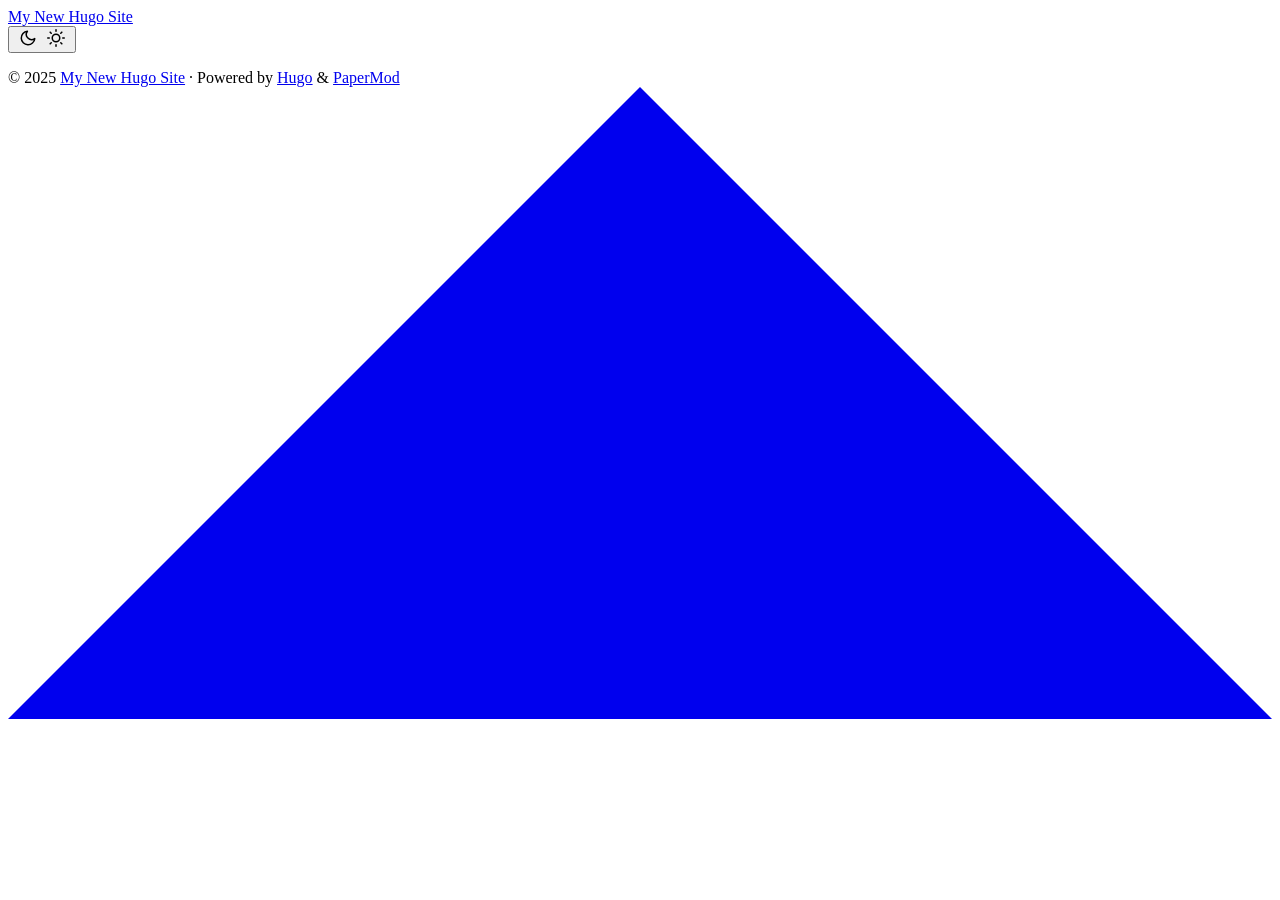
==== public/index.html @ d182940c "init" ====
<!DOCTYPE html>
<html lang="en" dir="auto">

<head>
	<meta name="generator" content="Hugo 0.146.7"><script src="/livereload.js?mindelay=10&amp;v=2&amp;port=1313&amp;path=livereload" data-no-instant defer></script><meta charset="utf-8">
<meta http-equiv="X-UA-Compatible" content="IE=edge">
<meta name="viewport" content="width=device-width, initial-scale=1, shrink-to-fit=no">
<meta name="robots" content="noindex, nofollow">
<title>My New Hugo Site</title>

<meta name="description" content="">
<meta name="author" content="">
<link rel="canonical" href="http://localhost:1313/">
<link crossorigin="anonymous" href="/assets/css/stylesheet.f49d66caae9ea0fd43f21f29e71a8d3e284517ed770f2aa86fa012953ad3c9ef.css" integrity="sha256-9J1myq6eoP1D8h8p5xqNPihFF&#43;13Dyqob6ASlTrTye8=" rel="preload stylesheet" as="style">
<link rel="icon" href="http://localhost:1313/favicon.ico">
<link rel="icon" type="image/png" sizes="16x16" href="http://localhost:1313/favicon-16x16.png">
<link rel="icon" type="image/png" sizes="32x32" href="http://localhost:1313/favicon-32x32.png">
<link rel="apple-touch-icon" href="http://localhost:1313/apple-touch-icon.png">
<link rel="mask-icon" href="http://localhost:1313/safari-pinned-tab.svg">
<meta name="theme-color" content="#2e2e33">
<meta name="msapplication-TileColor" content="#2e2e33">
<link rel="alternate" type="application/rss+xml" href="http://localhost:1313/index.xml">
<link rel="alternate" hreflang="en" href="http://localhost:1313/">
<noscript>
    <style>
        #theme-toggle,
        .top-link {
            display: none;
        }

    </style>
    <style>
        @media (prefers-color-scheme: dark) {
            :root {
                --theme: rgb(29, 30, 32);
                --entry: rgb(46, 46, 51);
                --primary: rgb(218, 218, 219);
                --secondary: rgb(155, 156, 157);
                --tertiary: rgb(65, 66, 68);
                --content: rgb(196, 196, 197);
                --code-block-bg: rgb(46, 46, 51);
                --code-bg: rgb(55, 56, 62);
                --border: rgb(51, 51, 51);
            }

            .list {
                background: var(--theme);
            }

            .list:not(.dark)::-webkit-scrollbar-track {
                background: 0 0;
            }

            .list:not(.dark)::-webkit-scrollbar-thumb {
                border-color: var(--theme);
            }
        }

    </style>
</noscript>
</head>

<body class="list" id="top">
<script>
    if (localStorage.getItem("pref-theme") === "dark") {
        document.body.classList.add('dark');
    } else if (localStorage.getItem("pref-theme") === "light") {
        document.body.classList.remove('dark')
    } else if (window.matchMedia('(prefers-color-scheme: dark)').matches) {
        document.body.classList.add('dark');
    }

</script>

<header class="header">
    <nav class="nav">
        <div class="logo">
            <a href="http://localhost:1313/" accesskey="h" title="My New Hugo Site (Alt + H)">My New Hugo Site</a>
            <div class="logo-switches">
                <button id="theme-toggle" accesskey="t" title="(Alt + T)" aria-label="Toggle theme">
                    <svg id="moon" xmlns="http://www.w3.org/2000/svg" width="24" height="18" viewBox="0 0 24 24"
                        fill="none" stroke="currentColor" stroke-width="2" stroke-linecap="round"
                        stroke-linejoin="round">
                        <path d="M21 12.79A9 9 0 1 1 11.21 3 7 7 0 0 0 21 12.79z"></path>
                    </svg>
                    <svg id="sun" xmlns="http://www.w3.org/2000/svg" width="24" height="18" viewBox="0 0 24 24"
                        fill="none" stroke="currentColor" stroke-width="2" stroke-linecap="round"
                        stroke-linejoin="round">
                        <circle cx="12" cy="12" r="5"></circle>
                        <line x1="12" y1="1" x2="12" y2="3"></line>
                        <line x1="12" y1="21" x2="12" y2="23"></line>
                        <line x1="4.22" y1="4.22" x2="5.64" y2="5.64"></line>
                        <line x1="18.36" y1="18.36" x2="19.78" y2="19.78"></line>
                        <line x1="1" y1="12" x2="3" y2="12"></line>
                        <line x1="21" y1="12" x2="23" y2="12"></line>
                        <line x1="4.22" y1="19.78" x2="5.64" y2="18.36"></line>
                        <line x1="18.36" y1="5.64" x2="19.78" y2="4.22"></line>
                    </svg>
                </button>
            </div>
        </div>
        <ul id="menu">
        </ul>
    </nav>
</header>
<main class="main"> 
    </main>
    
<footer class="footer">
        <span>&copy; 2025 <a href="http://localhost:1313/">My New Hugo Site</a></span> · 

    <span>
        Powered by
        <a href="https://gohugo.io/" rel="noopener noreferrer" target="_blank">Hugo</a> &
        <a href="https://github.com/adityatelange/hugo-PaperMod/" rel="noopener" target="_blank">PaperMod</a>
    </span>
</footer>
<a href="#top" aria-label="go to top" title="Go to Top (Alt + G)" class="top-link" id="top-link" accesskey="g">
    <svg xmlns="http://www.w3.org/2000/svg" viewBox="0 0 12 6" fill="currentColor">
        <path d="M12 6H0l6-6z" />
    </svg>
</a>

<script>
    let menu = document.getElementById('menu')
    if (menu) {
        menu.scrollLeft = localStorage.getItem("menu-scroll-position");
        menu.onscroll = function () {
            localStorage.setItem("menu-scroll-position", menu.scrollLeft);
        }
    }

    document.querySelectorAll('a[href^="#"]').forEach(anchor => {
        anchor.addEventListener("click", function (e) {
            e.preventDefault();
            var id = this.getAttribute("href").substr(1);
            if (!window.matchMedia('(prefers-reduced-motion: reduce)').matches) {
                document.querySelector(`[id='${decodeURIComponent(id)}']`).scrollIntoView({
                    behavior: "smooth"
                });
            } else {
                document.querySelector(`[id='${decodeURIComponent(id)}']`).scrollIntoView();
            }
            if (id === "top") {
                history.replaceState(null, null, " ");
            } else {
                history.pushState(null, null, `#${id}`);
            }
        });
    });

</script>
<script>
    var mybutton = document.getElementById("top-link");
    window.onscroll = function () {
        if (document.body.scrollTop > 800 || document.documentElement.scrollTop > 800) {
            mybutton.style.visibility = "visible";
            mybutton.style.opacity = "1";
        } else {
            mybutton.style.visibility = "hidden";
            mybutton.style.opacity = "0";
        }
    };

</script>
<script>
    document.getElementById("theme-toggle").addEventListener("click", () => {
        if (document.body.className.includes("dark")) {
            document.body.classList.remove('dark');
            localStorage.setItem("pref-theme", 'light');
        } else {
            document.body.classList.add('dark');
            localStorage.setItem("pref-theme", 'dark');
        }
    })

</script>
</body>

</html>
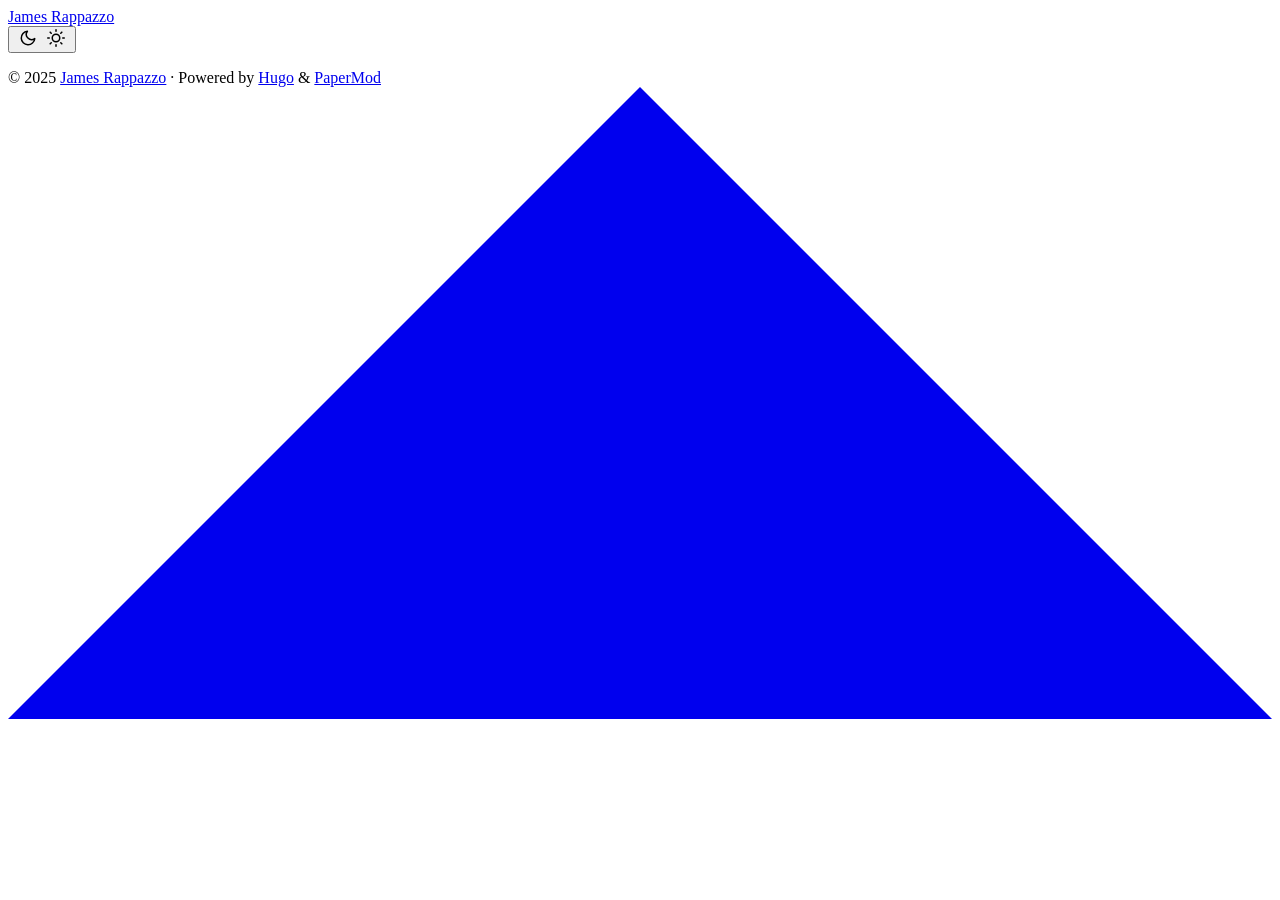
==== commit 36042fdf: "init: basic setup of hugo site with PaperMod theme" ====
--- a/public/index.html
+++ b/public/index.html
@@ -6,7 +6,7 @@
 <meta http-equiv="X-UA-Compatible" content="IE=edge">
 <meta name="viewport" content="width=device-width, initial-scale=1, shrink-to-fit=no">
 <meta name="robots" content="noindex, nofollow">
-<title>My New Hugo Site</title>
+<title>James Rappazzo</title>
 
 <meta name="description" content="">
 <meta name="author" content="">
@@ -75,7 +75,7 @@
 <header class="header">
     <nav class="nav">
         <div class="logo">
-            <a href="http://localhost:1313/" accesskey="h" title="My New Hugo Site (Alt + H)">My New Hugo Site</a>
+            <a href="http://localhost:1313/" accesskey="h" title="James Rappazzo (Alt + H)">James Rappazzo</a>
             <div class="logo-switches">
                 <button id="theme-toggle" accesskey="t" title="(Alt + T)" aria-label="Toggle theme">
                     <svg id="moon" xmlns="http://www.w3.org/2000/svg" width="24" height="18" viewBox="0 0 24 24"
@@ -107,7 +107,7 @@
     </main>
     
 <footer class="footer">
-        <span>&copy; 2025 <a href="http://localhost:1313/">My New Hugo Site</a></span> · 
+        <span>&copy; 2025 <a href="http://localhost:1313/">James Rappazzo</a></span> · 
 
     <span>
         Powered by
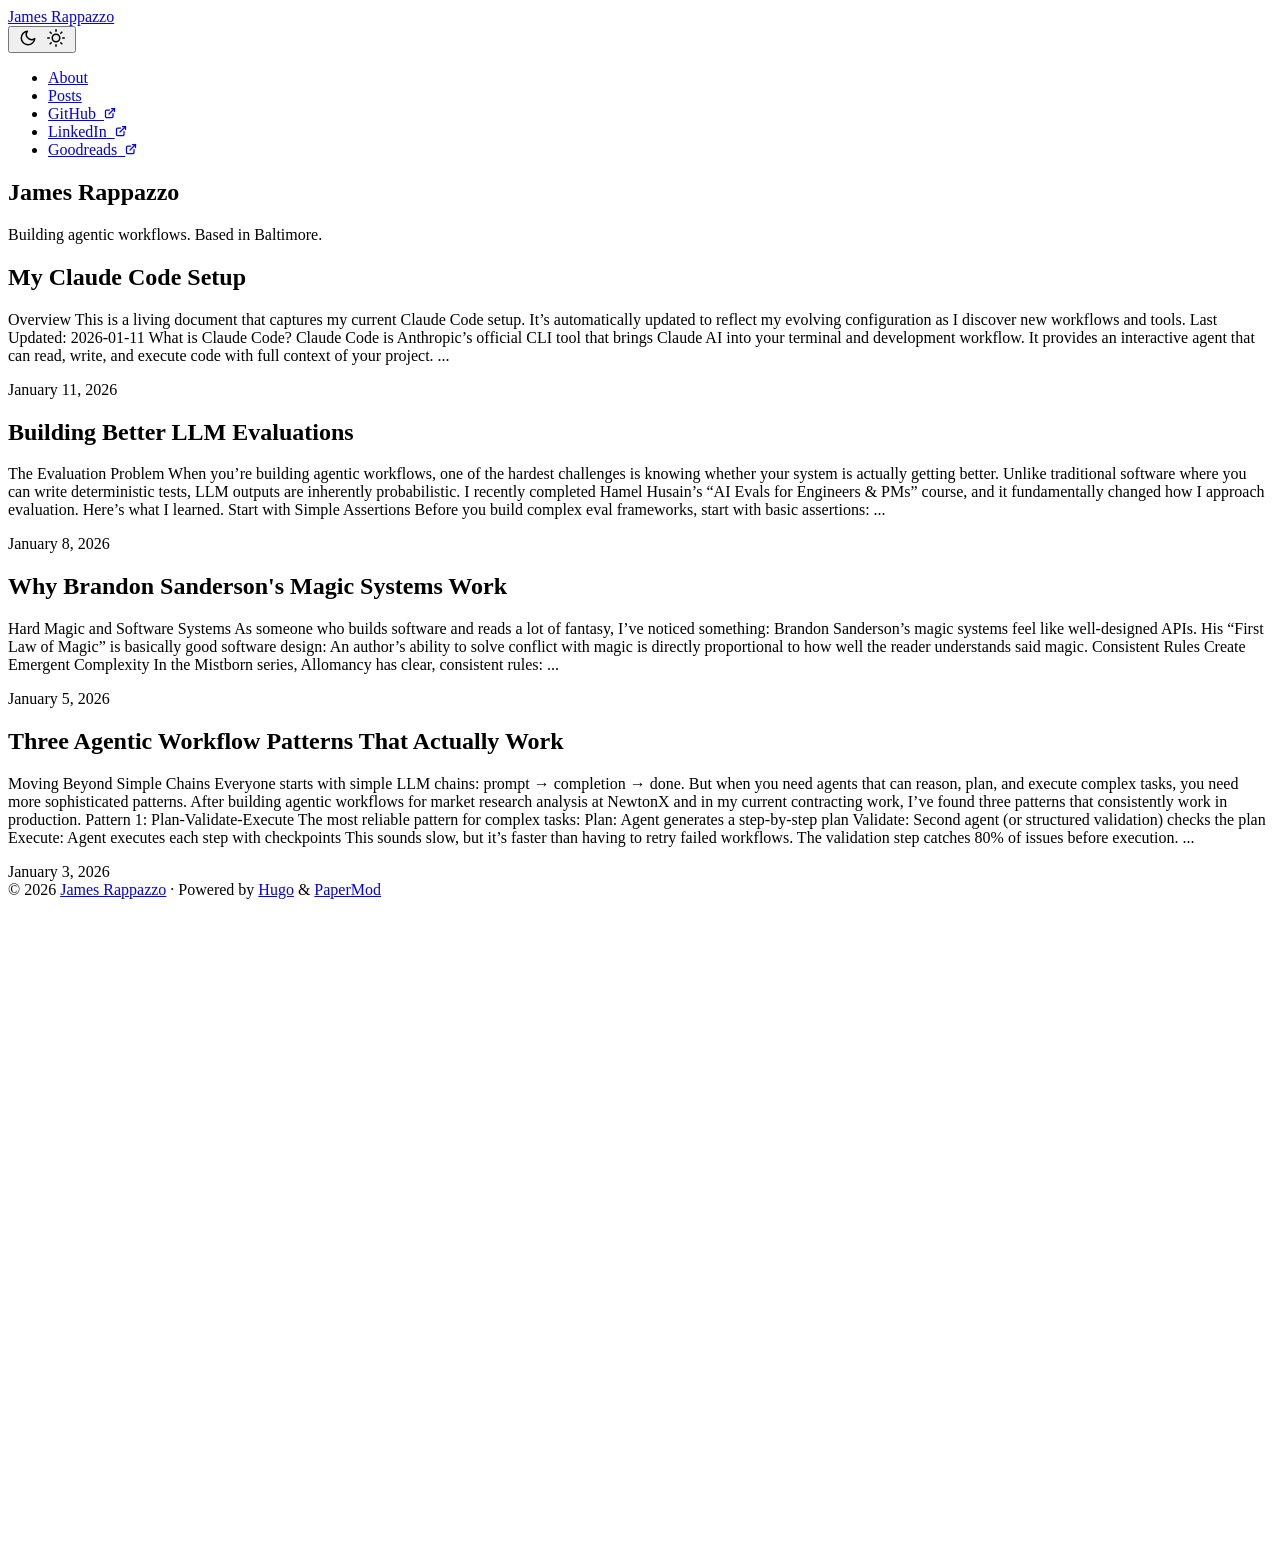
==== commit dc4d0e53: "chore: remove dummy blog posts Remove placeholder posts created during homepage redesign: - agentic-" ====
--- a/public/index.html
+++ b/public/index.html
@@ -11,7 +11,7 @@
 <meta name="description" content="">
 <meta name="author" content="">
 <link rel="canonical" href="http://localhost:1313/">
-<link crossorigin="anonymous" href="/assets/css/stylesheet.f49d66caae9ea0fd43f21f29e71a8d3e284517ed770f2aa86fa012953ad3c9ef.css" integrity="sha256-9J1myq6eoP1D8h8p5xqNPihFF&#43;13Dyqob6ASlTrTye8=" rel="preload stylesheet" as="style">
+<link crossorigin="anonymous" href="/assets/css/stylesheet.6fff4b504d57e666d3b52061d563cea133cde9bc32c2a3933f5494deffc8f7a3.css" integrity="sha256-b/9LUE1X5mbTtSBh1WPOoTPN6bwywqOTP1SU3v/I96M=" rel="preload stylesheet" as="style">
 <link rel="icon" href="http://localhost:1313/favicon.ico">
 <link rel="icon" type="image/png" sizes="16x16" href="http://localhost:1313/favicon-16x16.png">
 <link rel="icon" type="image/png" sizes="32x32" href="http://localhost:1313/favicon-32x32.png">
@@ -100,14 +100,131 @@
             </div>
         </div>
         <ul id="menu">
+            <li>
+                <a href="http://localhost:1313/about" title="About">
+                    <span>About</span>
+                </a>
+            </li>
+            <li>
+                <a href="http://localhost:1313/posts" title="Posts">
+                    <span>Posts</span>
+                </a>
+            </li>
+            <li>
+                <a href="https://github.com/jamesrappazzo" title="GitHub">
+                    <span>GitHub</span>&nbsp;
+                    <svg fill="none" shape-rendering="geometricPrecision" stroke="currentColor" stroke-linecap="round"
+                        stroke-linejoin="round" stroke-width="2.5" viewBox="0 0 24 24" height="12" width="12">
+                        <path d="M18 13v6a2 2 0 01-2 2H5a2 2 0 01-2-2V8a2 2 0 012-2h6"></path>
+                        <path d="M15 3h6v6"></path>
+                        <path d="M10 14L21 3"></path>
+                    </svg>
+                </a>
+            </li>
+            <li>
+                <a href="https://www.linkedin.com/in/james-rappazzo/" title="LinkedIn">
+                    <span>LinkedIn</span>&nbsp;
+                    <svg fill="none" shape-rendering="geometricPrecision" stroke="currentColor" stroke-linecap="round"
+                        stroke-linejoin="round" stroke-width="2.5" viewBox="0 0 24 24" height="12" width="12">
+                        <path d="M18 13v6a2 2 0 01-2 2H5a2 2 0 01-2-2V8a2 2 0 012-2h6"></path>
+                        <path d="M15 3h6v6"></path>
+                        <path d="M10 14L21 3"></path>
+                    </svg>
+                </a>
+            </li>
+            <li>
+                <a href="https://www.goodreads.com/user/show/32345596-james" title="Goodreads">
+                    <span>Goodreads</span>&nbsp;
+                    <svg fill="none" shape-rendering="geometricPrecision" stroke="currentColor" stroke-linecap="round"
+                        stroke-linejoin="round" stroke-width="2.5" viewBox="0 0 24 24" height="12" width="12">
+                        <path d="M18 13v6a2 2 0 01-2 2H5a2 2 0 01-2-2V8a2 2 0 012-2h6"></path>
+                        <path d="M15 3h6v6"></path>
+                        <path d="M10 14L21 3"></path>
+                    </svg>
+                </a>
+            </li>
         </ul>
     </nav>
 </header>
 <main class="main"> 
+<article class="first-entry home-info">
+    <header class="entry-header">
+        <h1>James Rappazzo</h1>
+    </header>
+    <div class="entry-content">
+        Building agentic workflows. Based in Baltimore.
+    </div>
+    <footer class="entry-footer">
+        <div class="social-icons" >
+</div>
+
+    </footer>
+</article>
+
+<article class="post-entry"> 
+  <header class="entry-header">
+    <h2 class="entry-hint-parent">My Claude Code Setup
+    </h2>
+  </header>
+  <div class="entry-content">
+    <p>Overview This is a living document that captures my current Claude Code setup. It’s automatically updated to reflect my evolving configuration as I discover new workflows and tools.
+Last Updated: 2026-01-11
+What is Claude Code? Claude Code is Anthropic’s official CLI tool that brings Claude AI into your terminal and development workflow. It provides an interactive agent that can read, write, and execute code with full context of your project.
+...</p>
+  </div>
+  <footer class="entry-footer"><span title='2026-01-11 00:00:00 +0000 UTC'>January 11, 2026</span></footer>
+  <a class="entry-link" aria-label="post link to My Claude Code Setup" href="http://localhost:1313/posts/my-claude-setup/"></a>
+</article>
+
+<article class="post-entry"> 
+  <header class="entry-header">
+    <h2 class="entry-hint-parent">Building Better LLM Evaluations
+    </h2>
+  </header>
+  <div class="entry-content">
+    <p>The Evaluation Problem When you’re building agentic workflows, one of the hardest challenges is knowing whether your system is actually getting better. Unlike traditional software where you can write deterministic tests, LLM outputs are inherently probabilistic.
+I recently completed Hamel Husain’s “AI Evals for Engineers &amp; PMs” course, and it fundamentally changed how I approach evaluation. Here’s what I learned.
+Start with Simple Assertions Before you build complex eval frameworks, start with basic assertions:
+...</p>
+  </div>
+  <footer class="entry-footer"><span title='2026-01-08 00:00:00 +0000 UTC'>January 8, 2026</span></footer>
+  <a class="entry-link" aria-label="post link to Building Better LLM Evaluations" href="http://localhost:1313/posts/building-llm-evals/"></a>
+</article>
+
+<article class="post-entry"> 
+  <header class="entry-header">
+    <h2 class="entry-hint-parent">Why Brandon Sanderson&#39;s Magic Systems Work
+    </h2>
+  </header>
+  <div class="entry-content">
+    <p>Hard Magic and Software Systems As someone who builds software and reads a lot of fantasy, I’ve noticed something: Brandon Sanderson’s magic systems feel like well-designed APIs.
+His “First Law of Magic” is basically good software design: An author’s ability to solve conflict with magic is directly proportional to how well the reader understands said magic.
+Consistent Rules Create Emergent Complexity In the Mistborn series, Allomancy has clear, consistent rules:
+...</p>
+  </div>
+  <footer class="entry-footer"><span title='2026-01-05 00:00:00 +0000 UTC'>January 5, 2026</span></footer>
+  <a class="entry-link" aria-label="post link to Why Brandon Sanderson&#39;s Magic Systems Work" href="http://localhost:1313/posts/why-sanderson-works/"></a>
+</article>
+
+<article class="post-entry"> 
+  <header class="entry-header">
+    <h2 class="entry-hint-parent">Three Agentic Workflow Patterns That Actually Work
+    </h2>
+  </header>
+  <div class="entry-content">
+    <p>Moving Beyond Simple Chains Everyone starts with simple LLM chains: prompt → completion → done. But when you need agents that can reason, plan, and execute complex tasks, you need more sophisticated patterns.
+After building agentic workflows for market research analysis at NewtonX and in my current contracting work, I’ve found three patterns that consistently work in production.
+Pattern 1: Plan-Validate-Execute The most reliable pattern for complex tasks:
+Plan: Agent generates a step-by-step plan Validate: Second agent (or structured validation) checks the plan Execute: Agent executes each step with checkpoints This sounds slow, but it’s faster than having to retry failed workflows. The validation step catches 80% of issues before execution.
+...</p>
+  </div>
+  <footer class="entry-footer"><span title='2026-01-03 00:00:00 +0000 UTC'>January 3, 2026</span></footer>
+  <a class="entry-link" aria-label="post link to Three Agentic Workflow Patterns That Actually Work" href="http://localhost:1313/posts/agentic-workflow-patterns/"></a>
+</article>
     </main>
     
 <footer class="footer">
-        <span>&copy; 2025 <a href="http://localhost:1313/">James Rappazzo</a></span> · 
+        <span>&copy; 2026 <a href="http://localhost:1313/">James Rappazzo</a></span> · 
 
     <span>
         Powered by
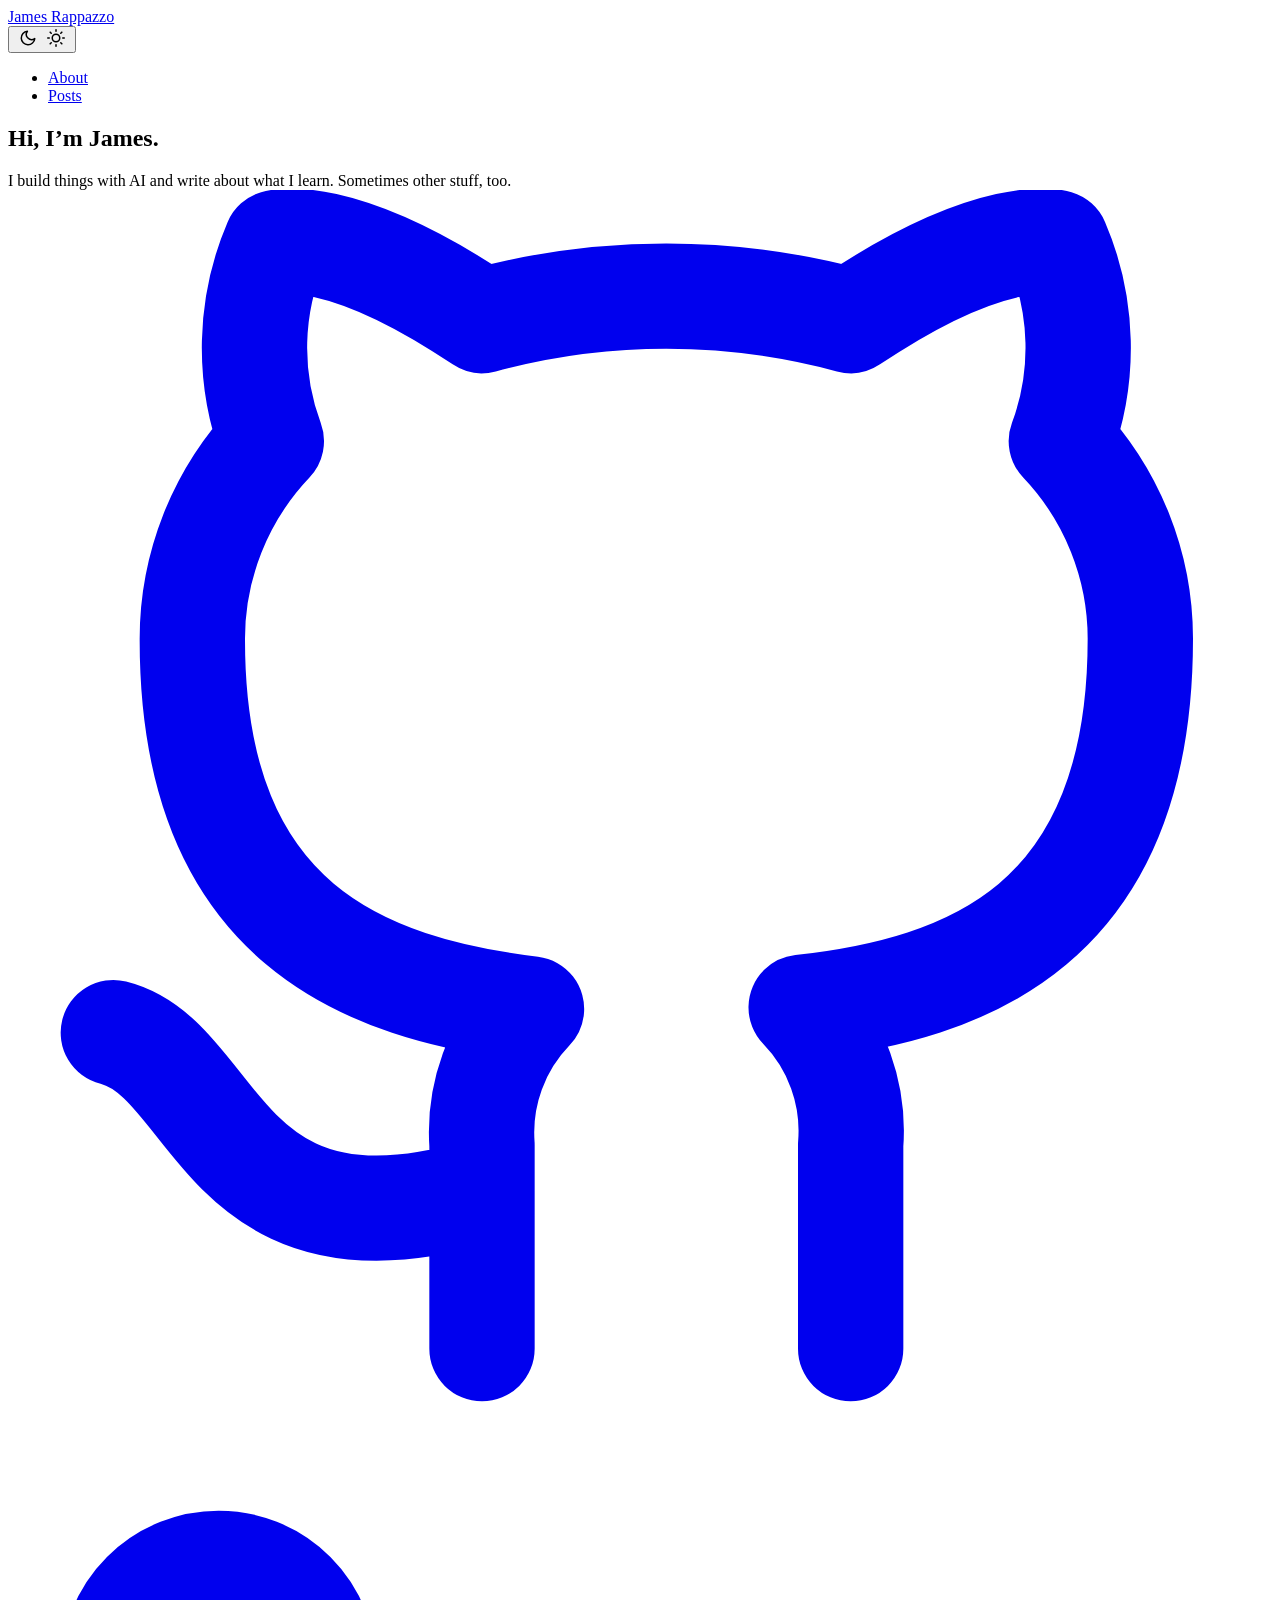
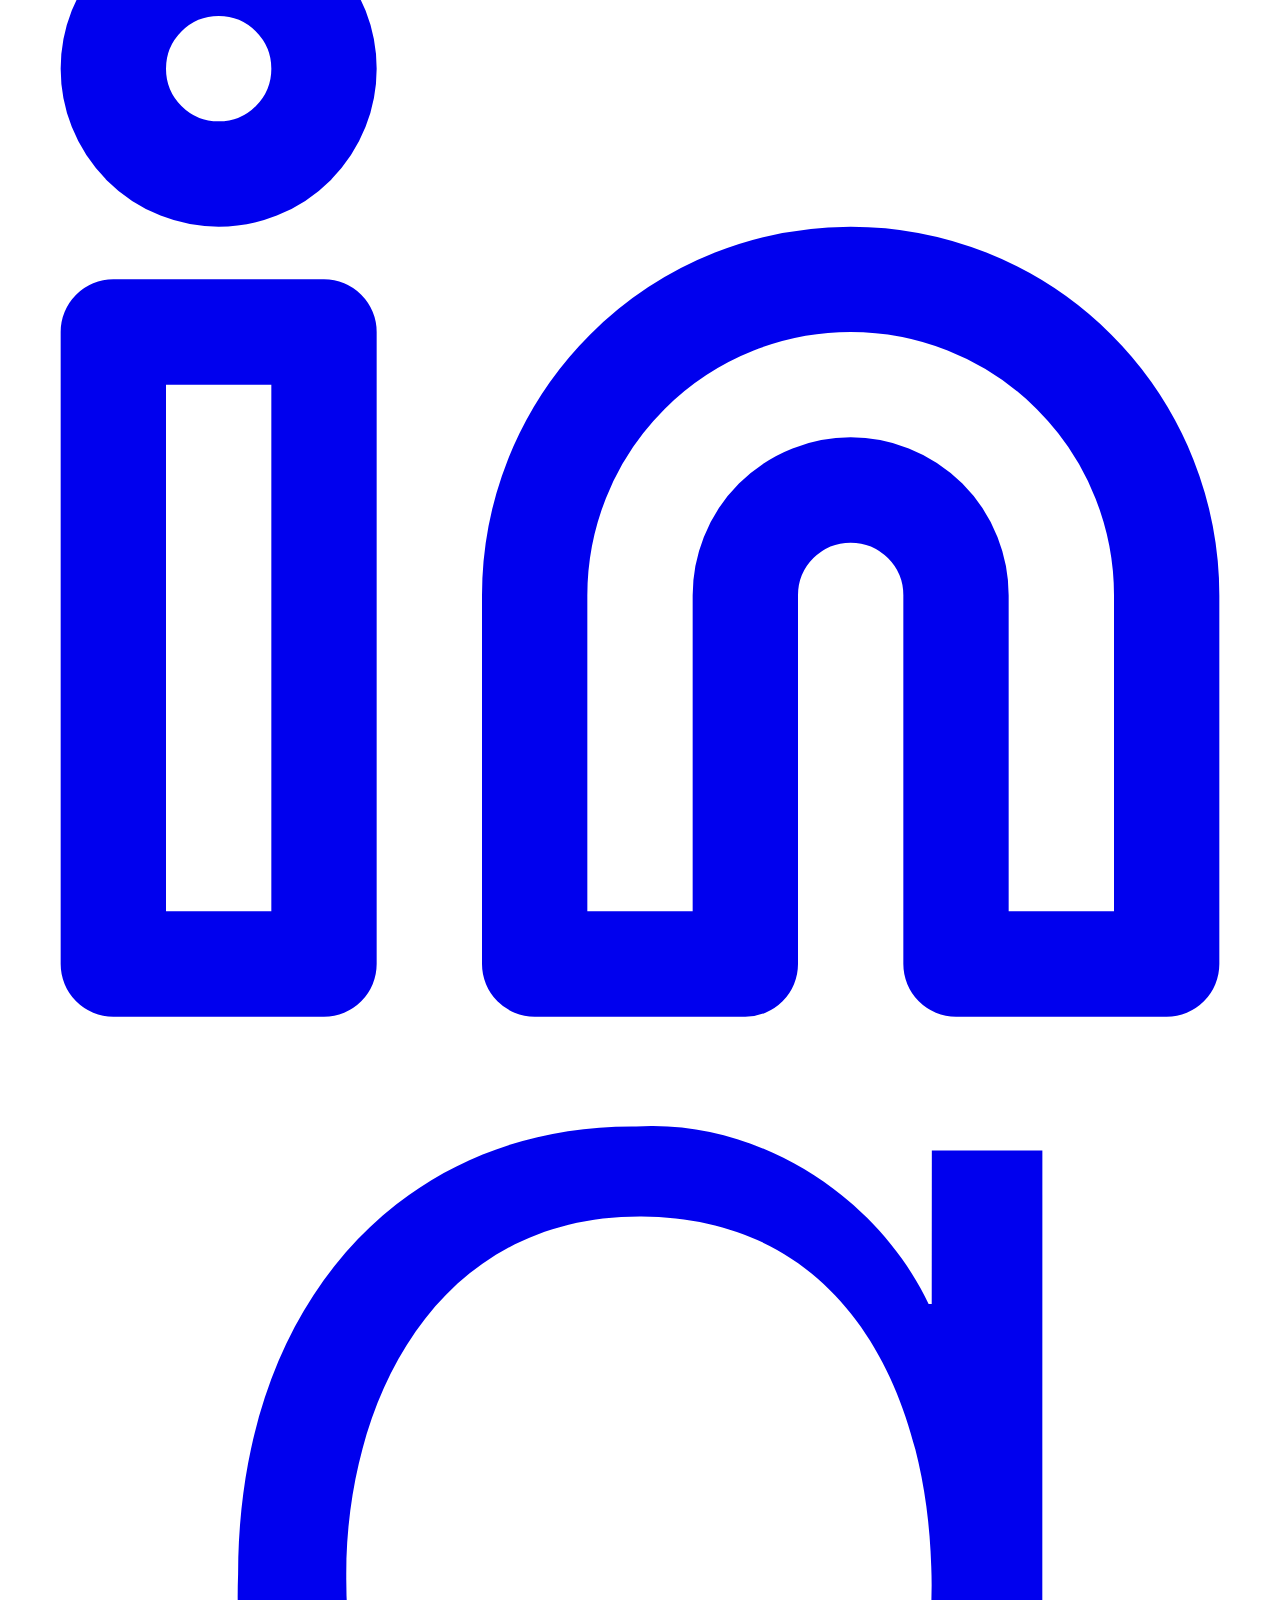
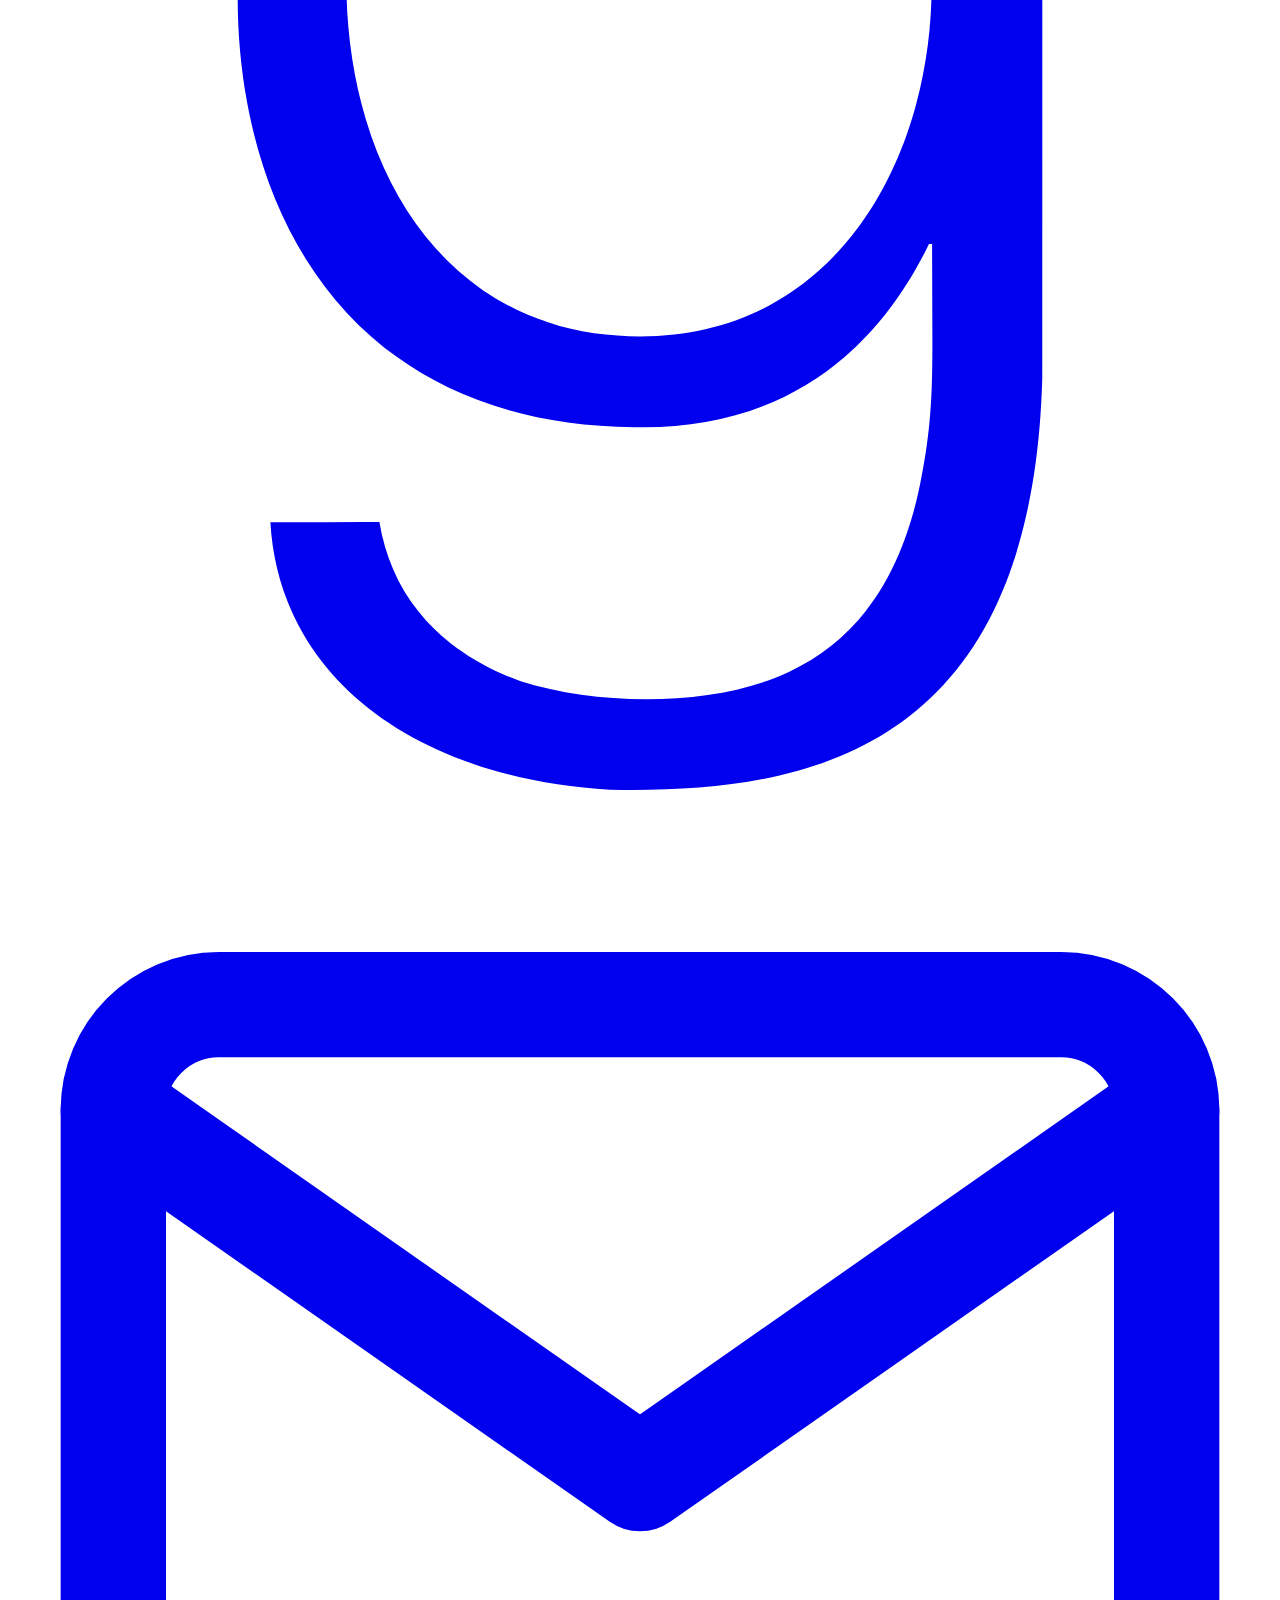
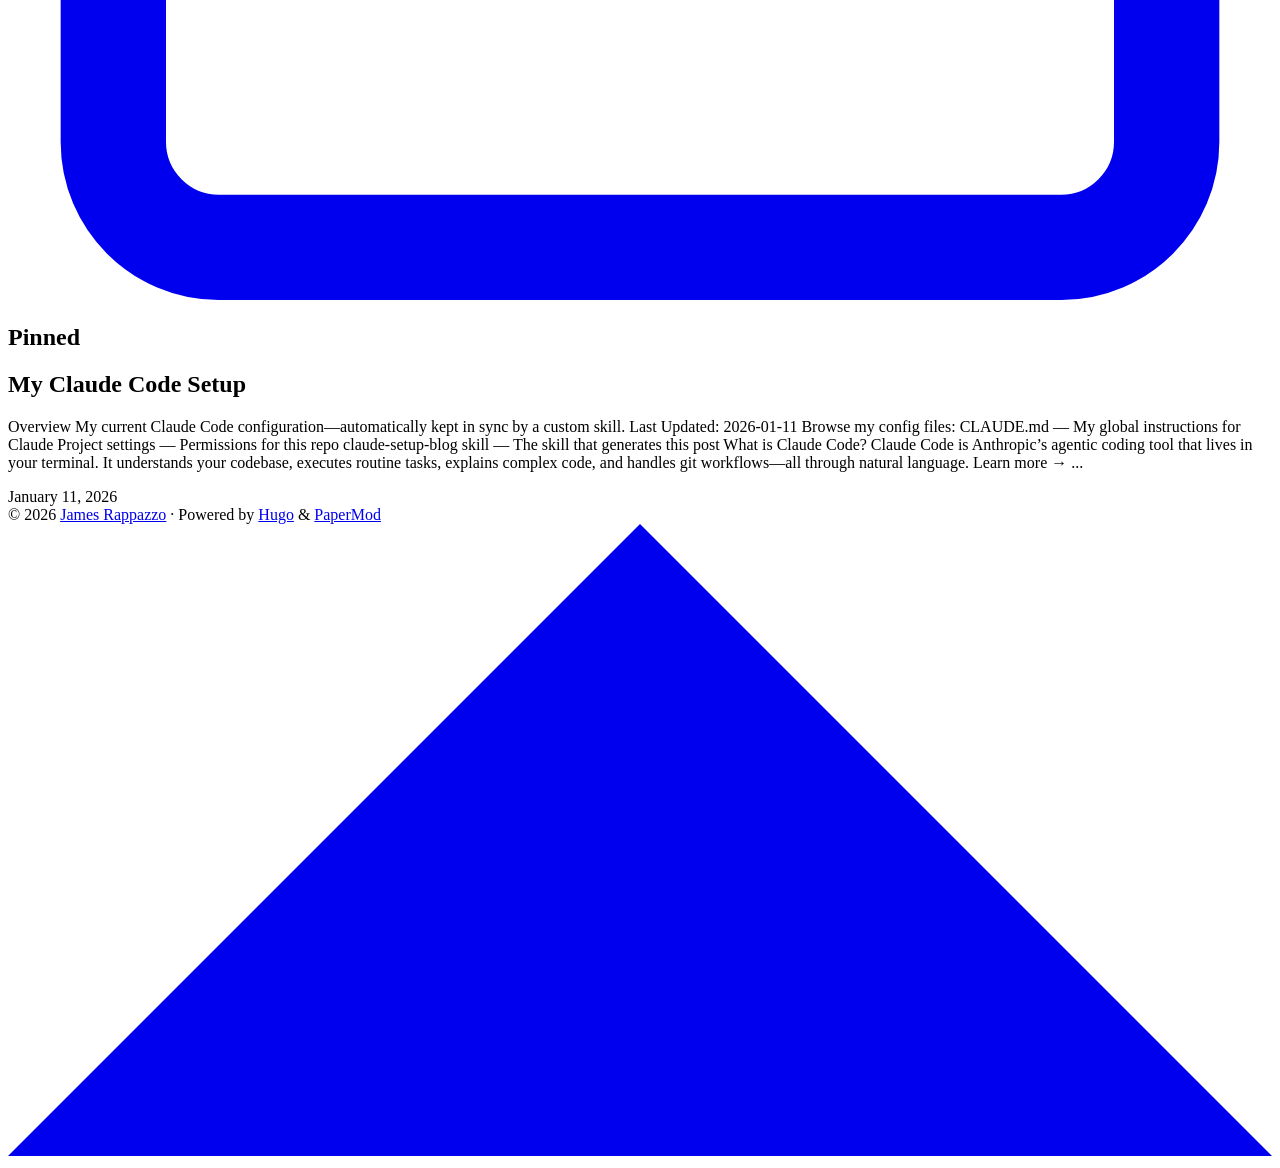
==== commit 27e169e6: "feat: polish homepage with pinned posts section and improved layout - Add custom home layout with pi" ====
--- a/public/index.html
+++ b/public/index.html
@@ -11,7 +11,7 @@
 <meta name="description" content="">
 <meta name="author" content="">
 <link rel="canonical" href="http://localhost:1313/">
-<link crossorigin="anonymous" href="/assets/css/stylesheet.6fff4b504d57e666d3b52061d563cea133cde9bc32c2a3933f5494deffc8f7a3.css" integrity="sha256-b/9LUE1X5mbTtSBh1WPOoTPN6bwywqOTP1SU3v/I96M=" rel="preload stylesheet" as="style">
+<link crossorigin="anonymous" href="/assets/css/stylesheet.79471a693a750289c4514fc02e1f3d6a7a7ef5cbb8518963dade74f5d99ef9c3.css" integrity="sha256-eUcaaTp1AonEUU/ALh89anp&#43;9cu4UYlj2t509dme&#43;cM=" rel="preload stylesheet" as="style">
 <link rel="icon" href="http://localhost:1313/favicon.ico">
 <link rel="icon" type="image/png" sizes="16x16" href="http://localhost:1313/favicon-16x16.png">
 <link rel="icon" type="image/png" sizes="32x32" href="http://localhost:1313/favicon-32x32.png">
@@ -110,117 +110,66 @@
                     <span>Posts</span>
                 </a>
             </li>
-            <li>
-                <a href="https://github.com/jamesrappazzo" title="GitHub">
-                    <span>GitHub</span>&nbsp;
-                    <svg fill="none" shape-rendering="geometricPrecision" stroke="currentColor" stroke-linecap="round"
-                        stroke-linejoin="round" stroke-width="2.5" viewBox="0 0 24 24" height="12" width="12">
-                        <path d="M18 13v6a2 2 0 01-2 2H5a2 2 0 01-2-2V8a2 2 0 012-2h6"></path>
-                        <path d="M15 3h6v6"></path>
-                        <path d="M10 14L21 3"></path>
-                    </svg>
-                </a>
-            </li>
-            <li>
-                <a href="https://www.linkedin.com/in/james-rappazzo/" title="LinkedIn">
-                    <span>LinkedIn</span>&nbsp;
-                    <svg fill="none" shape-rendering="geometricPrecision" stroke="currentColor" stroke-linecap="round"
-                        stroke-linejoin="round" stroke-width="2.5" viewBox="0 0 24 24" height="12" width="12">
-                        <path d="M18 13v6a2 2 0 01-2 2H5a2 2 0 01-2-2V8a2 2 0 012-2h6"></path>
-                        <path d="M15 3h6v6"></path>
-                        <path d="M10 14L21 3"></path>
-                    </svg>
-                </a>
-            </li>
-            <li>
-                <a href="https://www.goodreads.com/user/show/32345596-james" title="Goodreads">
-                    <span>Goodreads</span>&nbsp;
-                    <svg fill="none" shape-rendering="geometricPrecision" stroke="currentColor" stroke-linecap="round"
-                        stroke-linejoin="round" stroke-width="2.5" viewBox="0 0 24 24" height="12" width="12">
-                        <path d="M18 13v6a2 2 0 01-2 2H5a2 2 0 01-2-2V8a2 2 0 012-2h6"></path>
-                        <path d="M15 3h6v6"></path>
-                        <path d="M10 14L21 3"></path>
-                    </svg>
-                </a>
-            </li>
         </ul>
     </nav>
 </header>
-<main class="main"> 
-<article class="first-entry home-info">
-    <header class="entry-header">
-        <h1>James Rappazzo</h1>
-    </header>
-    <div class="entry-content">
-        Building agentic workflows. Based in Baltimore.
-    </div>
-    <footer class="entry-footer">
-        <div class="social-icons" >
+<main class="main">
+<article class="home-info">
+    <h1>Hi, I&rsquo;m James.</h1>
+    <div class="entry-content">I build things with AI and write about what I learn. Sometimes other stuff, too.</div><div class="social-icons" >
+    <a href="https://github.com/jamesrappazzo" target="_blank" rel="noopener noreferrer me"
+        title="Github">
+        <svg xmlns="http://www.w3.org/2000/svg" viewBox="0 0 24 24" fill="none" stroke="currentColor" stroke-width="2"
+    stroke-linecap="round" stroke-linejoin="round">
+    <path
+        d="M9 19c-5 1.5-5-2.5-7-3m14 6v-3.87a3.37 3.37 0 0 0-.94-2.61c3.14-.35 6.44-1.54 6.44-7A5.44 5.44 0 0 0 20 4.77 5.07 5.07 0 0 0 19.91 1S18.73.65 16 2.48a13.38 13.38 0 0 0-7 0C6.27.65 5.09 1 5.09 1A5.07 5.07 0 0 0 5 4.77a5.44 5.44 0 0 0-1.5 3.78c0 5.42 3.3 6.61 6.44 7A3.37 3.37 0 0 0 9 18.13V22">
+    </path>
+</svg>
+    </a>
+    <a href="https://www.linkedin.com/in/james-rappazzo/" target="_blank" rel="noopener noreferrer me"
+        title="Linkedin">
+        <svg xmlns="http://www.w3.org/2000/svg" viewBox="0 0 24 24" fill="none" stroke="currentColor" stroke-width="2"
+    stroke-linecap="round" stroke-linejoin="round">
+    <path d="M16 8a6 6 0 0 1 6 6v7h-4v-7a2 2 0 0 0-2-2 2 2 0 0 0-2 2v7h-4v-7a6 6 0 0 1 6-6z"></path>
+    <rect x="2" y="9" width="4" height="12"></rect>
+    <circle cx="4" cy="4" r="2"></circle>
+</svg>
+    </a>
+    <a href="https://www.goodreads.com/user/show/32345596-james" target="_blank" rel="noopener noreferrer me"
+        title="Goodreads">
+        <svg xmlns="http://www.w3.org/2000/svg" viewBox="0 0 24 24" fill="currentColor">
+    <path
+        d="M11.43 23.995c-3.608-.208-6.274-2.077-6.448-5.078.695.007 1.375-.013 2.07-.006.224 1.342 1.065 2.43 2.683 3.026 1.583.496 3.737.46 5.082-.174 1.351-.636 2.145-1.822 2.503-3.577.212-1.042.236-1.734.231-2.92l-.005-1.631h-.059c-1.245 2.564-3.315 3.53-5.59 3.475-5.74-.054-7.68-4.534-7.528-8.606.01-5.241 3.22-8.537 7.557-8.495 2.354-.14 4.605 1.362 5.554 3.37l.059.002.002-2.918 2.099.004-.002 15.717c-.193 7.04-4.376 7.89-8.209 7.811zm6.1-15.633c-.096-3.26-1.601-6.62-5.503-6.645-3.954-.017-5.625 3.592-5.604 6.85-.013 3.439 1.643 6.305 4.703 6.762 4.532.591 6.551-3.411 6.404-6.967z" />
+</svg>
+    </a>
+    <a href="mailto:mail@jamesrappazzo.com" target="_blank" rel="noopener noreferrer me"
+        title="Email">
+        <svg xmlns="http://www.w3.org/2000/svg" viewBox="0 0 24 21" fill="none" stroke="currentColor" stroke-width="2"
+    stroke-linecap="round" stroke-linejoin="round">
+    <path d="M4 4h16c1.1 0 2 .9 2 2v12c0 1.1-.9 2-2 2H4c-1.1 0-2-.9-2-2V6c0-1.1.9-2 2-2z"></path>
+    <polyline points="22,6 12,13 2,6"></polyline>
+</svg>
+    </a>
 </div>
 
-    </footer>
 </article>
-
-<article class="post-entry"> 
-  <header class="entry-header">
-    <h2 class="entry-hint-parent">My Claude Code Setup
-    </h2>
-  </header>
-  <div class="entry-content">
-    <p>Overview This is a living document that captures my current Claude Code setup. It’s automatically updated to reflect my evolving configuration as I discover new workflows and tools.
+<section class="pinned-section">
+    <h2 class="section-title">Pinned</h2>
+    <article class="post-entry"> 
+        <header class="entry-header">
+            <h2 class="entry-hint-parent">My Claude Code Setup</h2>
+        </header>
+        <div class="entry-content">
+            <p>Overview My current Claude Code configuration—automatically kept in sync by a custom skill.
 Last Updated: 2026-01-11
-What is Claude Code? Claude Code is Anthropic’s official CLI tool that brings Claude AI into your terminal and development workflow. It provides an interactive agent that can read, write, and execute code with full context of your project.
+Browse my config files:
+CLAUDE.md — My global instructions for Claude Project settings — Permissions for this repo claude-setup-blog skill — The skill that generates this post What is Claude Code? Claude Code is Anthropic’s agentic coding tool that lives in your terminal. It understands your codebase, executes routine tasks, explains complex code, and handles git workflows—all through natural language. Learn more →
 ...</p>
-  </div>
-  <footer class="entry-footer"><span title='2026-01-11 00:00:00 +0000 UTC'>January 11, 2026</span></footer>
-  <a class="entry-link" aria-label="post link to My Claude Code Setup" href="http://localhost:1313/posts/my-claude-setup/"></a>
-</article>
-
-<article class="post-entry"> 
-  <header class="entry-header">
-    <h2 class="entry-hint-parent">Building Better LLM Evaluations
-    </h2>
-  </header>
-  <div class="entry-content">
-    <p>The Evaluation Problem When you’re building agentic workflows, one of the hardest challenges is knowing whether your system is actually getting better. Unlike traditional software where you can write deterministic tests, LLM outputs are inherently probabilistic.
-I recently completed Hamel Husain’s “AI Evals for Engineers &amp; PMs” course, and it fundamentally changed how I approach evaluation. Here’s what I learned.
-Start with Simple Assertions Before you build complex eval frameworks, start with basic assertions:
-...</p>
-  </div>
-  <footer class="entry-footer"><span title='2026-01-08 00:00:00 +0000 UTC'>January 8, 2026</span></footer>
-  <a class="entry-link" aria-label="post link to Building Better LLM Evaluations" href="http://localhost:1313/posts/building-llm-evals/"></a>
-</article>
-
-<article class="post-entry"> 
-  <header class="entry-header">
-    <h2 class="entry-hint-parent">Why Brandon Sanderson&#39;s Magic Systems Work
-    </h2>
-  </header>
-  <div class="entry-content">
-    <p>Hard Magic and Software Systems As someone who builds software and reads a lot of fantasy, I’ve noticed something: Brandon Sanderson’s magic systems feel like well-designed APIs.
-His “First Law of Magic” is basically good software design: An author’s ability to solve conflict with magic is directly proportional to how well the reader understands said magic.
-Consistent Rules Create Emergent Complexity In the Mistborn series, Allomancy has clear, consistent rules:
-...</p>
-  </div>
-  <footer class="entry-footer"><span title='2026-01-05 00:00:00 +0000 UTC'>January 5, 2026</span></footer>
-  <a class="entry-link" aria-label="post link to Why Brandon Sanderson&#39;s Magic Systems Work" href="http://localhost:1313/posts/why-sanderson-works/"></a>
-</article>
-
-<article class="post-entry"> 
-  <header class="entry-header">
-    <h2 class="entry-hint-parent">Three Agentic Workflow Patterns That Actually Work
-    </h2>
-  </header>
-  <div class="entry-content">
-    <p>Moving Beyond Simple Chains Everyone starts with simple LLM chains: prompt → completion → done. But when you need agents that can reason, plan, and execute complex tasks, you need more sophisticated patterns.
-After building agentic workflows for market research analysis at NewtonX and in my current contracting work, I’ve found three patterns that consistently work in production.
-Pattern 1: Plan-Validate-Execute The most reliable pattern for complex tasks:
-Plan: Agent generates a step-by-step plan Validate: Second agent (or structured validation) checks the plan Execute: Agent executes each step with checkpoints This sounds slow, but it’s faster than having to retry failed workflows. The validation step catches 80% of issues before execution.
-...</p>
-  </div>
-  <footer class="entry-footer"><span title='2026-01-03 00:00:00 +0000 UTC'>January 3, 2026</span></footer>
-  <a class="entry-link" aria-label="post link to Three Agentic Workflow Patterns That Actually Work" href="http://localhost:1313/posts/agentic-workflow-patterns/"></a>
-</article>
+        </div>
+        <footer class="entry-footer"><span title='2026-01-11 00:00:00 +0000 UTC'>January 11, 2026</span></footer>
+        <a class="entry-link" aria-label="post link to My Claude Code Setup" href="http://localhost:1313/posts/my-claude-setup/"></a>
+    </article>
+</section>
     </main>
     
 <footer class="footer">
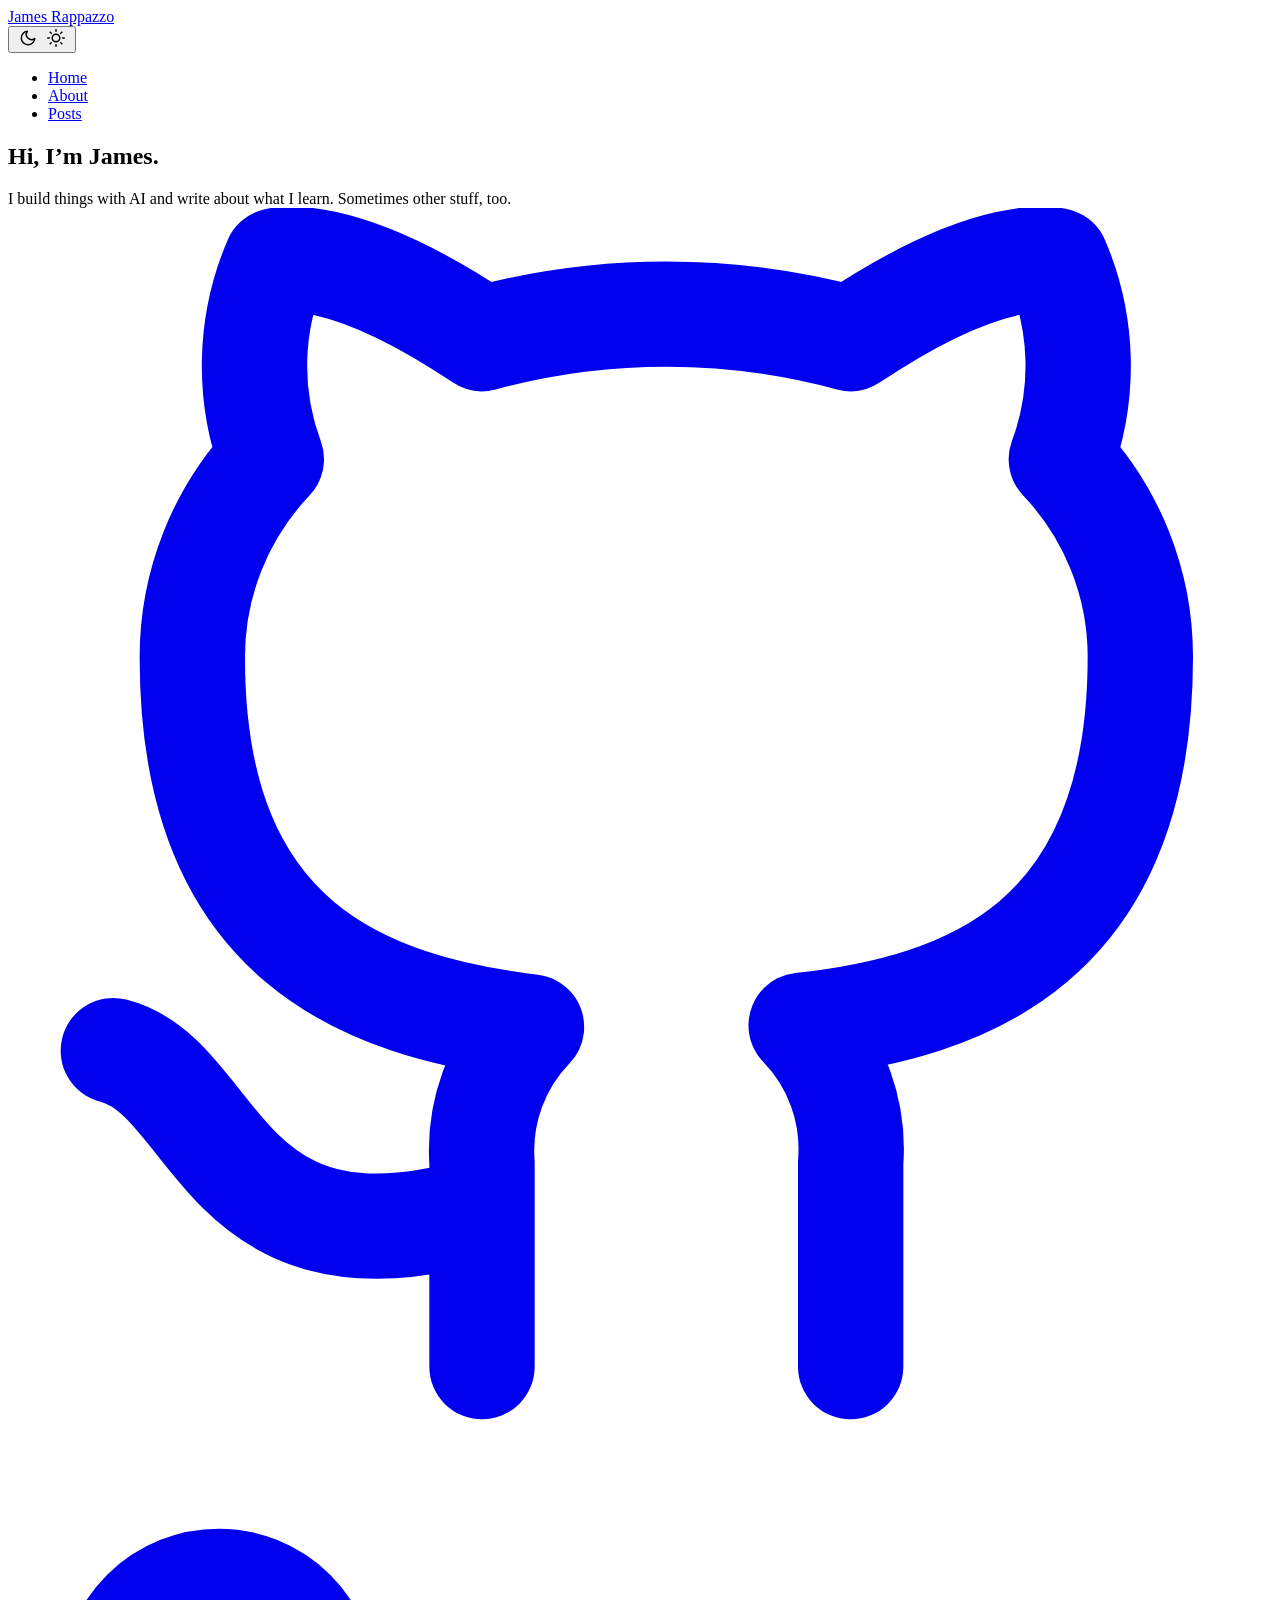
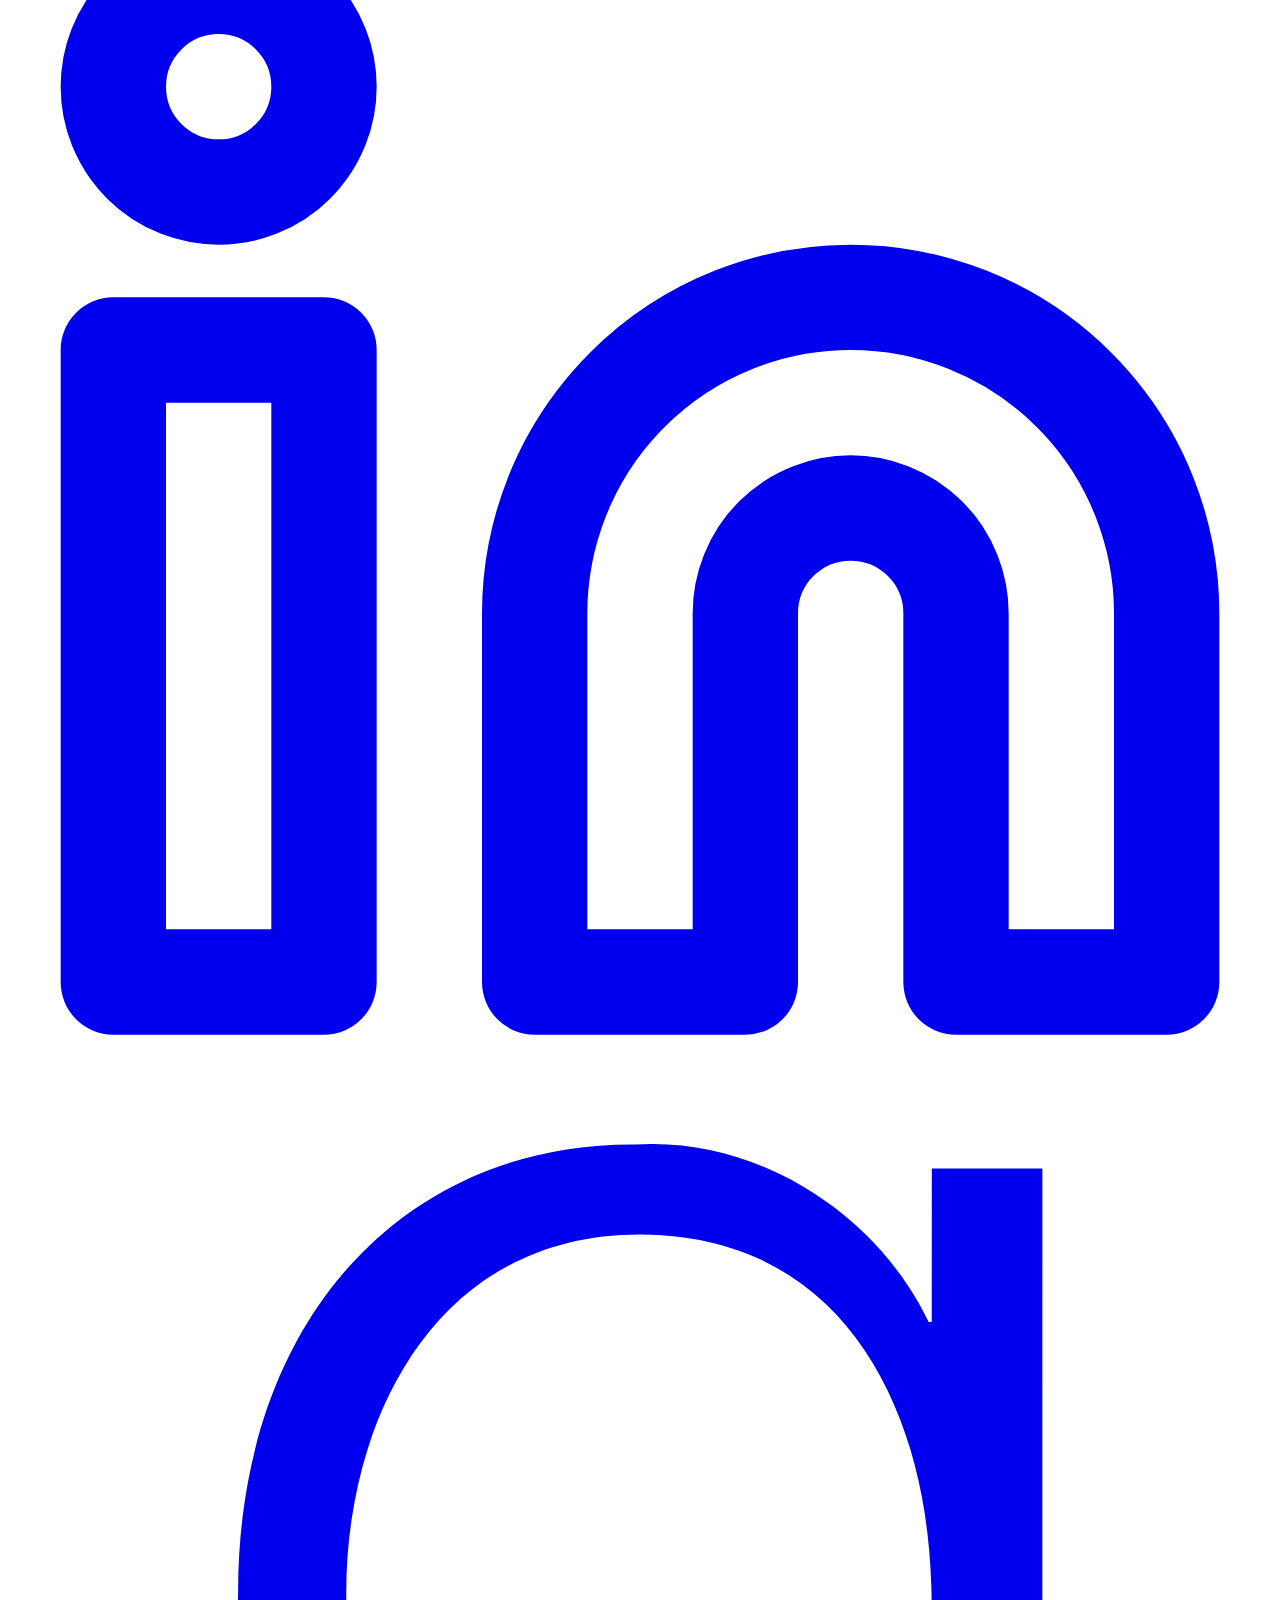
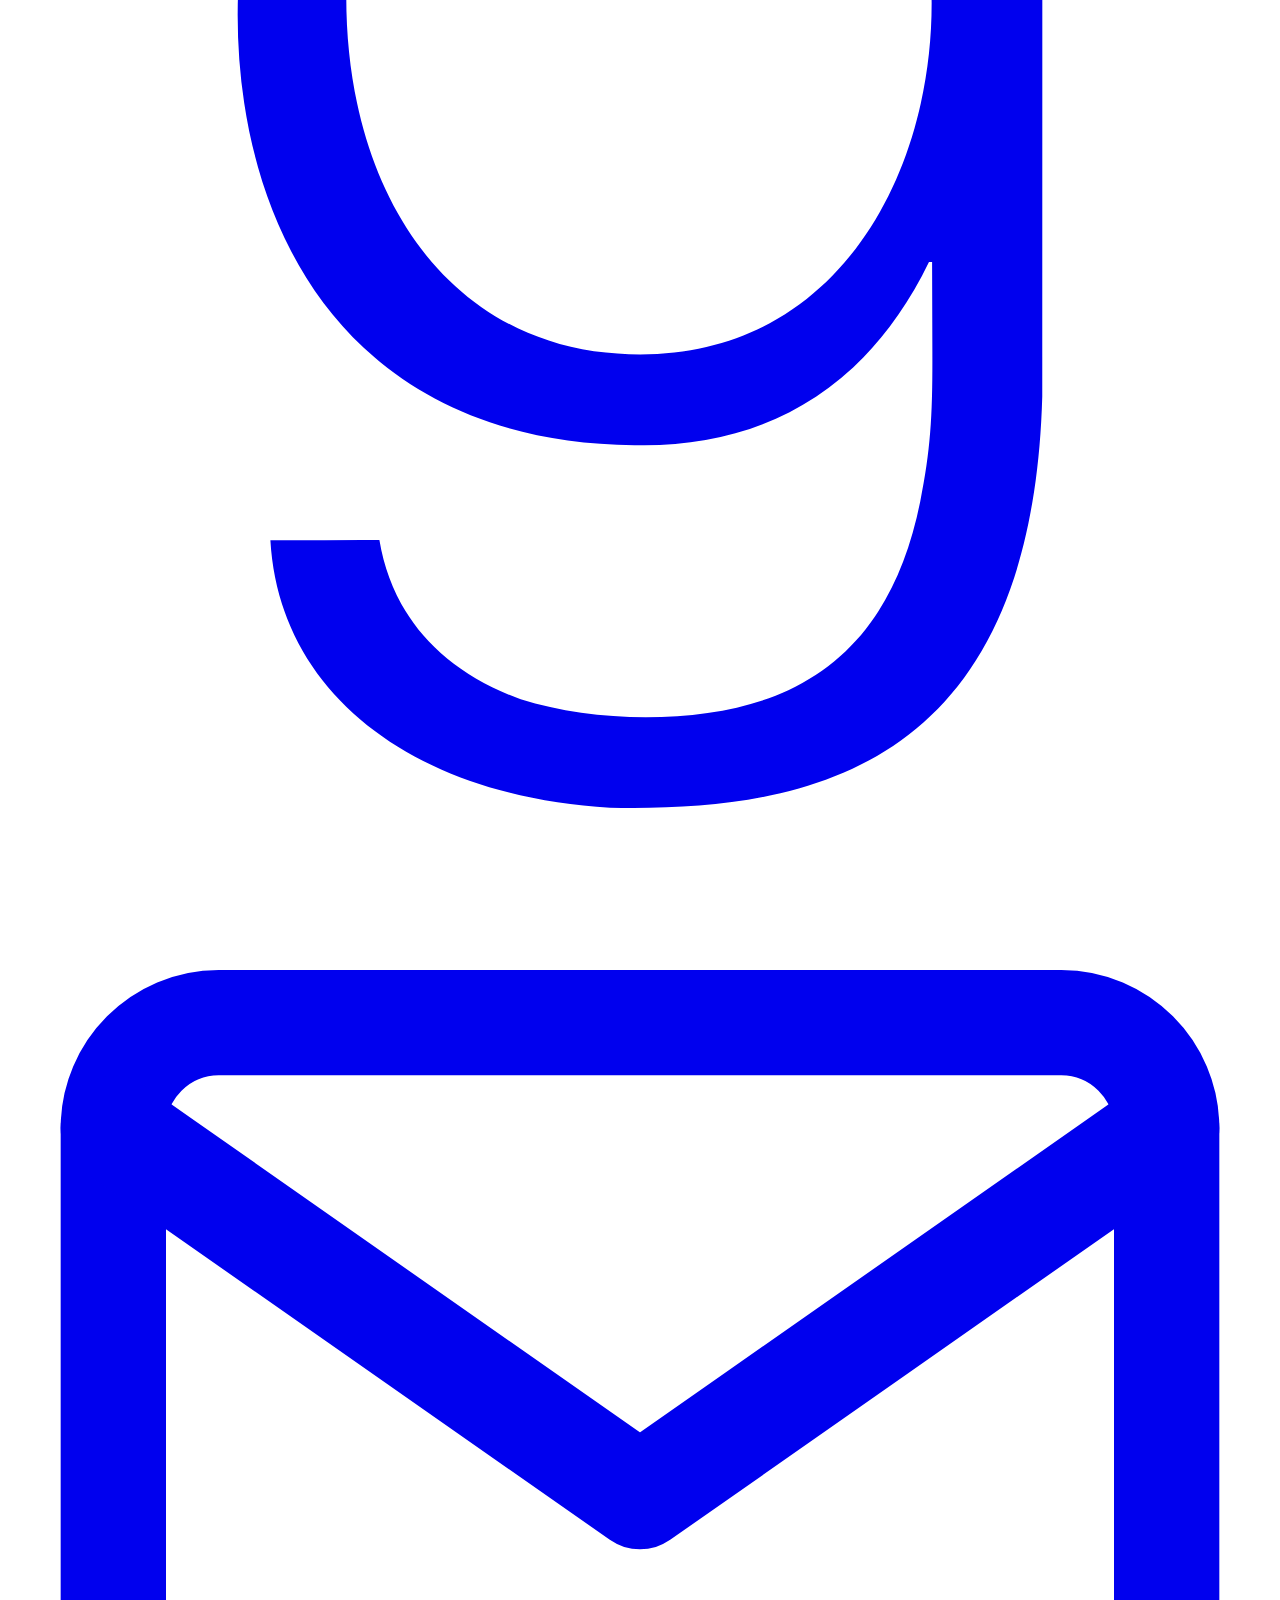
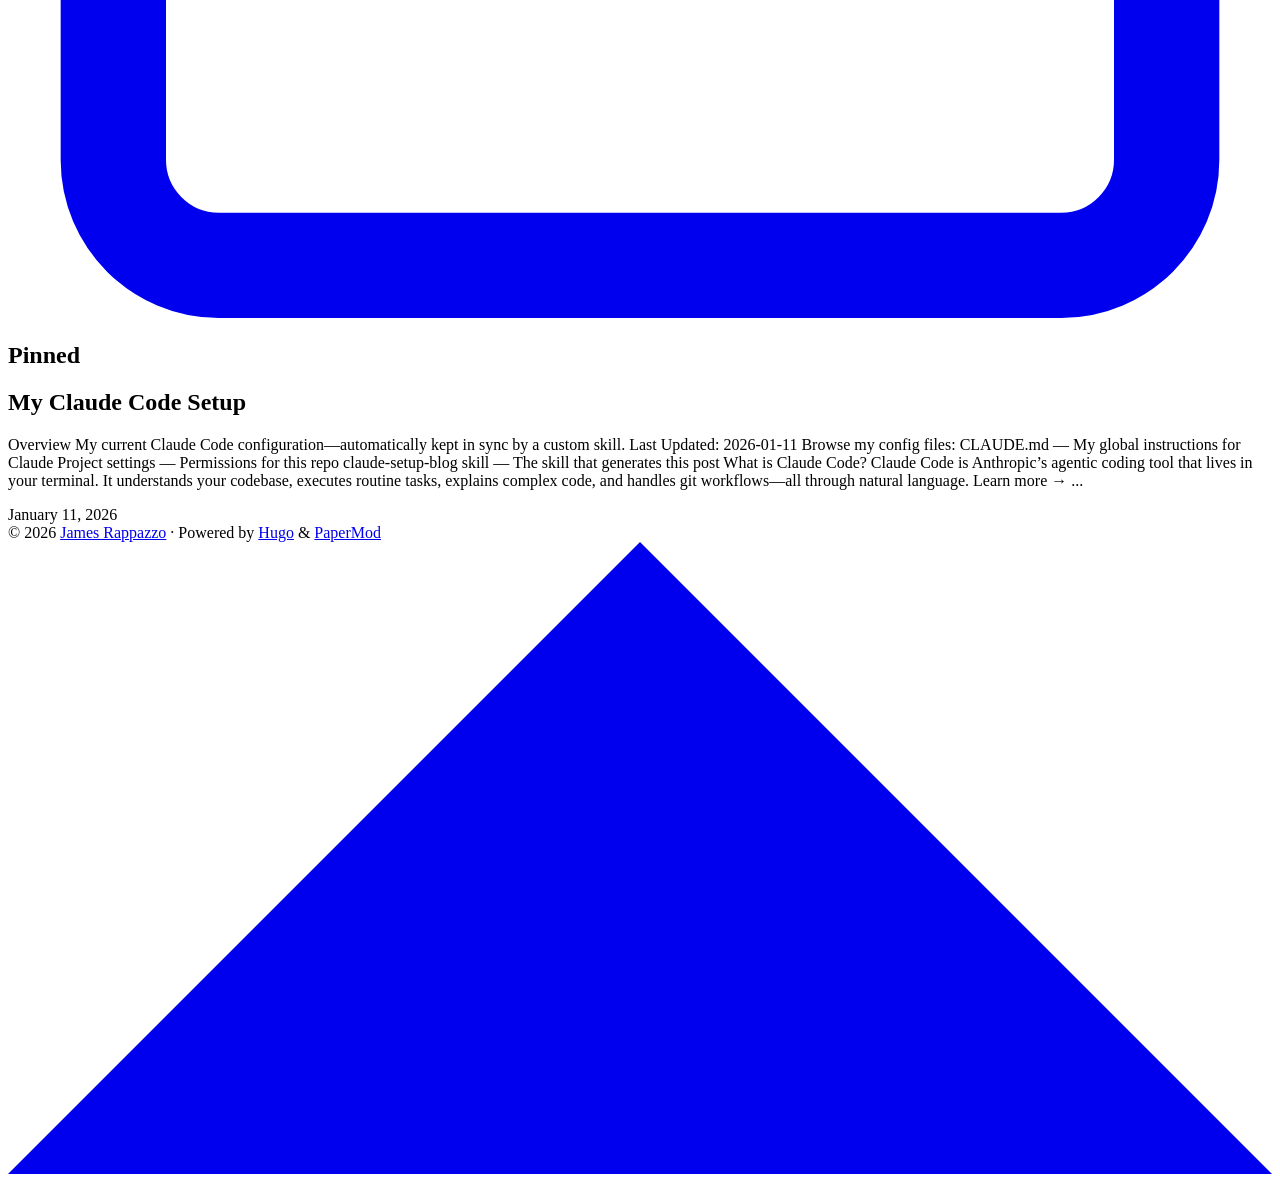
==== commit 1c2c41dc: "fix: polish styling consistency and navigation - Match homepage text color to about page (use --cont" ====
--- a/public/index.html
+++ b/public/index.html
@@ -11,7 +11,7 @@
 <meta name="description" content="">
 <meta name="author" content="">
 <link rel="canonical" href="http://localhost:1313/">
-<link crossorigin="anonymous" href="/assets/css/stylesheet.79471a693a750289c4514fc02e1f3d6a7a7ef5cbb8518963dade74f5d99ef9c3.css" integrity="sha256-eUcaaTp1AonEUU/ALh89anp&#43;9cu4UYlj2t509dme&#43;cM=" rel="preload stylesheet" as="style">
+<link crossorigin="anonymous" href="/assets/css/stylesheet.587a76ae6469e3c7ef18d73ac9b25c91009557b603a27acfaa0dde456059f94a.css" integrity="sha256-WHp2rmRp48fvGNc6ybJckQCVV7YDonrPqg3eRWBZ&#43;Uo=" rel="preload stylesheet" as="style">
 <link rel="icon" href="http://localhost:1313/favicon.ico">
 <link rel="icon" type="image/png" sizes="16x16" href="http://localhost:1313/favicon-16x16.png">
 <link rel="icon" type="image/png" sizes="32x32" href="http://localhost:1313/favicon-32x32.png">
@@ -101,6 +101,11 @@
         </div>
         <ul id="menu">
             <li>
+                <a href="http://localhost:1313/" title="Home">
+                    <span class="active">Home</span>
+                </a>
+            </li>
+            <li>
                 <a href="http://localhost:1313/about" title="About">
                     <span>About</span>
                 </a>
@@ -154,7 +159,7 @@
 
 </article>
 <section class="pinned-section">
-    <h2 class="section-title">Pinned</h2>
+    <h2>Pinned</h2>
     <article class="post-entry"> 
         <header class="entry-header">
             <h2 class="entry-hint-parent">My Claude Code Setup</h2>
